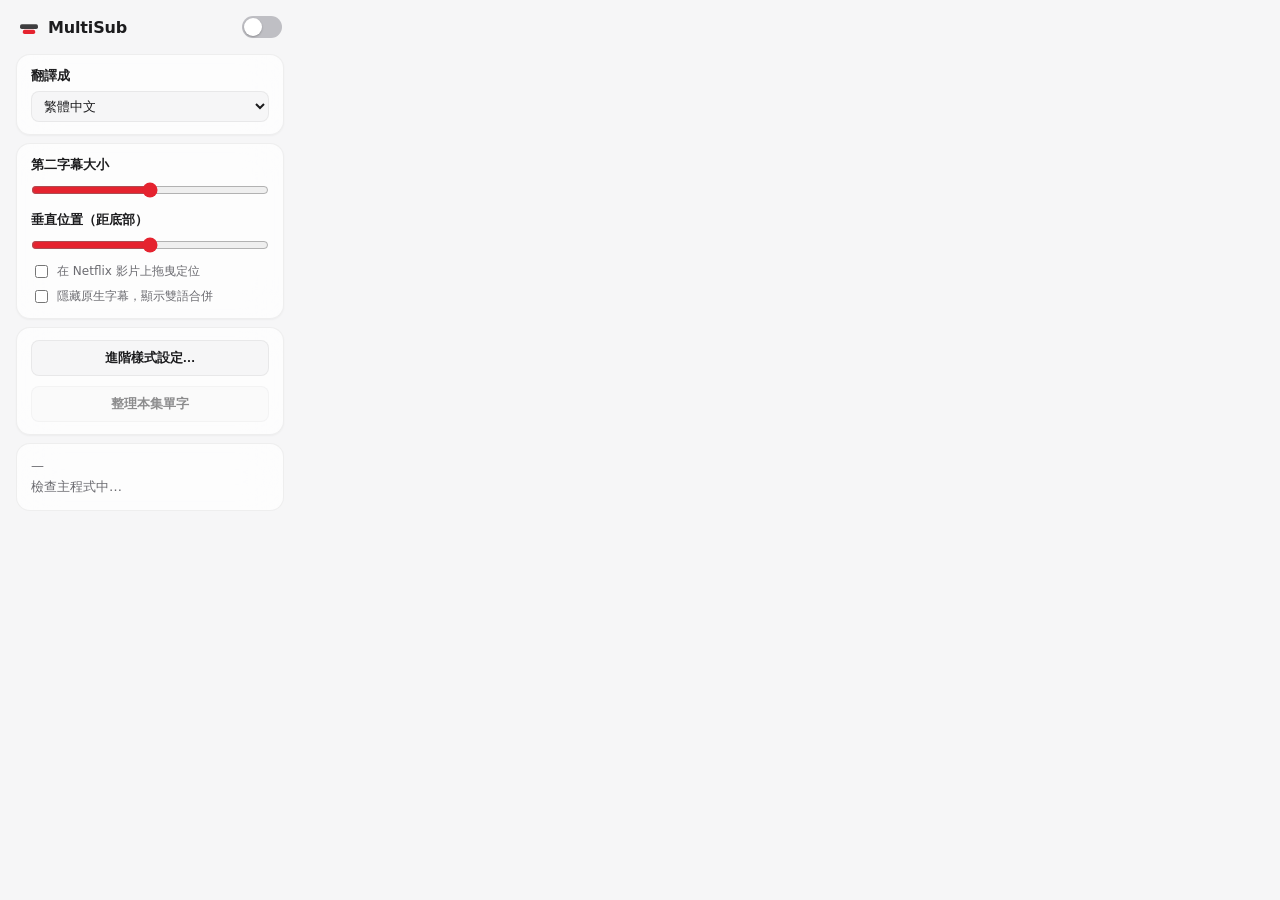
==== extension/popup.html @ 57b4c8a5 "Initial public release of MultiSub Netflix bilingual-subtitle Safari extension with fully-local Gemm" ====
<!DOCTYPE html>
<html lang="zh-Hant">
<head>
  <meta charset="utf-8">
  <meta name="color-scheme" content="light dark">
  <link rel="stylesheet" href="popup.css">
</head>
<body>
  <header>
    <div class="brand">
      <svg class="logo" viewBox="0 0 64 64" aria-hidden="true">
        <rect x="6" y="24" width="52" height="14" rx="5" fill="currentColor" class="logo-bar-a"/>
        <rect x="14" y="40" width="36" height="12" rx="5" fill="currentColor" class="logo-bar-b"/>
      </svg>
      <h1>MultiSub</h1>
    </div>
    <label class="switch">
      <input type="checkbox" id="enabled">
      <span class="slider"></span>
    </label>
  </header>

  <section class="card">
    <label for="targetLang">翻譯成</label>
    <select id="targetLang">
      <option value="zh-TW">繁體中文</option>
      <option value="zh-CN">简体中文</option>
      <option value="en">English</option>
      <option value="ja">日本語</option>
      <option value="ko">한국어</option>
      <option value="es">Español</option>
      <option value="fr">Français</option>
      <option value="de">Deutsch</option>
      <option value="pt">Português</option>
      <option value="vi">Tiếng Việt</option>
      <option value="th">ไทย</option>
      <option value="id">Bahasa Indonesia</option>
    </select>
    <div id="trackSection" class="control-group" hidden>
      <label for="sourceTrack">來源字幕軌</label>
      <select id="sourceTrack"></select>
    </div>
  </section>

  <section class="card">
    <label for="fontScale">第二字幕大小 <span id="fontScaleValue"></span></label>
    <input type="range" id="fontScale" min="0.5" max="2" step="0.05">
    <div class="control-group">
      <label for="bottomOffset">垂直位置（距底部）<span id="bottomOffsetValue"></span></label>
      <input type="range" id="bottomOffset" min="0" max="40" step="1">
    </div>
    <label class="drag-toggle"><input type="checkbox" id="dragMode"> 在 Netflix 影片上拖曳定位</label>
    <label class="drag-toggle"><input type="checkbox" id="mergedMode"> 隱藏原生字幕，顯示雙語合併</label>
  </section>

  <section class="card">
    <button type="button" id="openStyles" class="secondary-button">進階樣式設定…</button>
    <div id="openStylesHint"></div>
    <button type="button" id="organizeVocab" class="secondary-button control-group" disabled>整理本集單字</button>
    <div id="organizeVocabHint"></div>
  </section>

  <section class="status">
    <div id="episodeStatus">—</div>
    <div id="nativeStatus">檢查主程式中…</div>
  </section>

  <script src="popup.js"></script>
</body>
</html>
---- extension/popup.css ----
:root {
  color-scheme: light dark;
  --accent: #e5232f;
  --accent-dark: #b91c26;
  --bg: #f6f6f7;
  --card-bg: rgba(255, 255, 255, 0.72);
  --text: #1c1c1e;
  --text-dim: #6b6b70;
  --border: rgba(0, 0, 0, 0.06);
}

* { box-sizing: border-box; }

body {
  width: 300px;
  margin: 0;
  padding: 16px;
  font-family: -apple-system, "PingFang TC", system-ui, sans-serif;
  font-size: 13px;
  color: var(--text);
  background: var(--bg);
}

@media (prefers-color-scheme: dark) {
  :root {
    --bg: #1c1c1e;
    --card-bg: rgba(58, 58, 61, 0.6);
    --text: #f2f2f2;
    --text-dim: #a0a0a5;
    --border: rgba(255, 255, 255, 0.08);
  }
  select, input[type="range"] { color-scheme: dark; }
}

header {
  display: flex;
  align-items: center;
  justify-content: space-between;
  margin-bottom: 16px;
  padding: 0 2px;
}

.brand {
  display: flex;
  align-items: center;
  gap: 8px;
}

.logo {
  width: 22px;
  height: 22px;
  flex-shrink: 0;
}
.logo-bar-a { color: var(--text); opacity: 0.85; }
.logo-bar-b { color: var(--accent); }

h1 {
  font-size: 16px;
  font-weight: 700;
  margin: 0;
  letter-spacing: -0.01em;
}

.card {
  background: var(--card-bg);
  backdrop-filter: blur(20px);
  -webkit-backdrop-filter: blur(20px);
  border: 1px solid var(--border);
  border-radius: 14px;
  padding: 12px 14px;
  margin-bottom: 8px;
  box-shadow: 0 1px 2px rgba(0, 0, 0, 0.04);
}

/* Spacing between grouped controls stacked inside one card (2026-07-05
   popup consolidation — several cards now hold multiple label+input pairs
   instead of one each, to fit the popup without scrolling). */
.control-group {
  margin-top: 10px;
}

label {
  display: block;
  margin-bottom: 6px;
  font-weight: 600;
  color: var(--text);
}

label span {
  font-weight: 400;
  color: var(--text-dim);
}

select {
  width: 100%;
  box-sizing: border-box;
  padding: 6px 8px;
  border-radius: 8px;
  border: 1px solid var(--border);
  background: var(--bg);
  color: var(--text);
  font-size: 13px;
}

input[type="range"] {
  width: 100%;
  box-sizing: border-box;
  accent-color: var(--accent);
  margin: 2px 0;
}

.drag-toggle {
  display: flex;
  align-items: center;
  gap: 6px;
  margin: 6px 0 0;
  font-weight: 400;
  font-size: 12px;
  color: var(--text-dim);
}
.drag-toggle input {
  accent-color: var(--accent);
}

.secondary-button {
  width: 100%;
  box-sizing: border-box;
  padding: 8px 10px;
  border-radius: 8px;
  border: 1px solid var(--border);
  background: var(--bg);
  color: var(--text);
  font-size: 13px;
  font-weight: 600;
  cursor: pointer;
}
.secondary-button:hover { background: var(--border); }
.secondary-button:active { opacity: 0.8; }
.secondary-button:disabled {
  opacity: 0.5;
  cursor: default;
  background: var(--bg);
}

#openStylesHint, #organizeVocabHint {
  margin-top: 6px;
  font-size: 11px;
  color: var(--text-dim);
}
/* Both hints are empty <div>s most of the time (popup.js only fills them in
   on error) — without this, an empty hint's margin-top still counts, so the
   gap above the *next* button ends up bigger than the gap below the button
   before it. :empty collapses that phantom space so the rhythm around
   #openStyles/#organizeVocab stays even whether or not a hint is showing. */
#openStylesHint:empty, #organizeVocabHint:empty {
  margin-top: 0;
}
#openStylesHint.err, #organizeVocabHint.err { color: #d1382f; }

.status {
  background: var(--card-bg);
  backdrop-filter: blur(20px);
  -webkit-backdrop-filter: blur(20px);
  border: 1px solid var(--border);
  border-radius: 14px;
  padding: 12px 14px;
  line-height: 1.6;
  color: var(--text-dim);
  margin-bottom: 0;
}

#nativeStatus.ok { color: #1a9247; font-weight: 500; }
#nativeStatus.err { color: #d1382f; font-weight: 500; }

/* Toggle switch */
.switch {
  position: relative;
  display: inline-block;
  width: 40px;
  height: 22px;
  margin: 0;
  flex-shrink: 0;
}
.switch input { opacity: 0; width: 0; height: 0; }
.switch .slider {
  position: absolute;
  inset: 0;
  cursor: pointer;
  background: #bfbfc4;
  border-radius: 22px;
  transition: background 0.15s ease;
}
.switch .slider::before {
  content: "";
  position: absolute;
  height: 18px;
  width: 18px;
  left: 2px;
  top: 2px;
  background: #fff;
  border-radius: 50%;
  box-shadow: 0 1px 2px rgba(0, 0, 0, 0.25);
  transition: transform 0.15s ease;
}
.switch input:checked + .slider { background: var(--accent); }
.switch input:checked + .slider::before { transform: translateX(18px); }
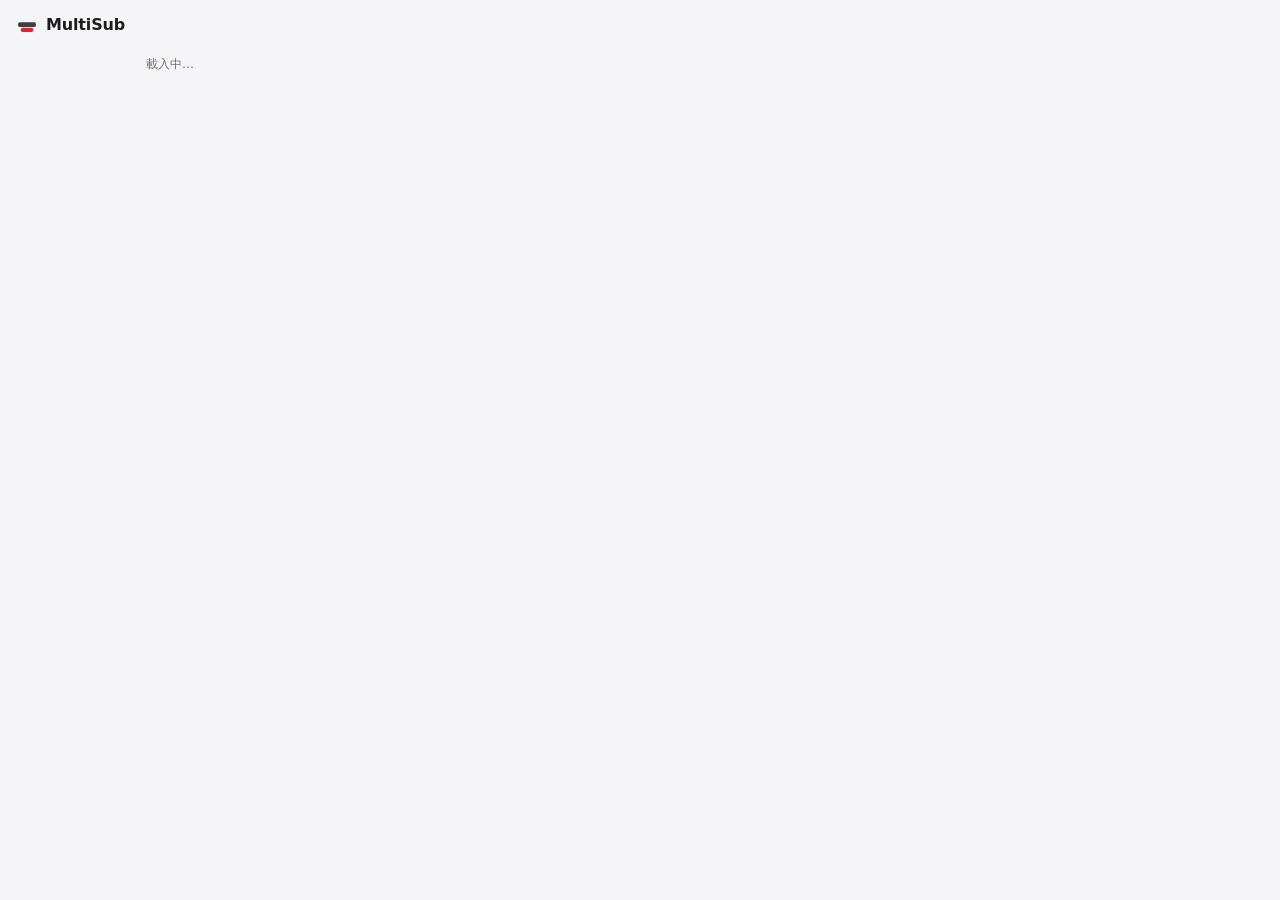
==== commit 6acef07a: "feat(extension): three subtitle modes, word notes and more reliable loading Modes (chosen once in th" ====
--- a/extension/popup.html
+++ b/extension/popup.html
@@ -1,12 +1,13 @@
 <!DOCTYPE html>
-<html lang="zh-Hant">
+<html lang="zh-Hant-TW">
 <head>
   <meta charset="utf-8">
   <meta name="color-scheme" content="light dark">
+  <title>MultiSub</title>
   <link rel="stylesheet" href="popup.css">
 </head>
-<body>
-  <header>
+<body class="loading">
+  <header class="header">
     <div class="brand">
       <svg class="logo" viewBox="0 0 64 64" aria-hidden="true">
         <rect x="6" y="24" width="52" height="14" rx="5" fill="currentColor" class="logo-bar-a"/>
@@ -15,56 +16,133 @@
       <h1>MultiSub</h1>
     </div>
     <label class="switch">
-      <input type="checkbox" id="enabled">
-      <span class="slider"></span>
+      <input type="checkbox" id="enabled" role="switch" aria-label="啟用 MultiSub">
+      <span class="slider" aria-hidden="true"></span>
     </label>
   </header>
+  <p id="loadingNote" class="loading-note" role="status">載入中…</p>
 
-  <section class="card">
-    <label for="targetLang">翻譯成</label>
-    <select id="targetLang">
-      <option value="zh-TW">繁體中文</option>
-      <option value="zh-CN">简体中文</option>
-      <option value="en">English</option>
-      <option value="ja">日本語</option>
-      <option value="ko">한국어</option>
-      <option value="es">Español</option>
-      <option value="fr">Français</option>
-      <option value="de">Deutsch</option>
-      <option value="pt">Português</option>
-      <option value="vi">Tiếng Việt</option>
-      <option value="th">ไทย</option>
-      <option value="id">Bahasa Indonesia</option>
-    </select>
-    <div id="trackSection" class="control-group" hidden>
-      <label for="sourceTrack">來源字幕軌</label>
-      <select id="sourceTrack"></select>
+  <div id="banner" class="banner" role="status" hidden>
+    <p id="bannerText" class="banner-text"></p>
+    <button type="button" id="bannerAction" class="banner-button" hidden></button>
+  </div>
+
+  <!-- First run: pick a mode -->
+  <section id="chooser" class="chooser" hidden aria-labelledby="chooserTitle">
+    <h2 id="chooserTitle" class="chooser-title">選擇字幕模式</h2>
+    <div id="modeCards" class="mode-cards" role="radiogroup" aria-labelledby="chooserTitle"></div>
+    <div class="field-row">
+      <label for="chooserTargetLang">第二語言</label>
+      <select id="chooserTargetLang"></select>
+    </div>
+    <div class="field-row" id="chooserLevelField" hidden>
+      <label for="chooserLevel">程度</label>
+      <select id="chooserLevel"></select>
+    </div>
+    <button type="button" id="startButton" class="primary-button">開始使用</button>
+  </section>
+
+  <!-- Everyday view -->
+  <section id="main" class="card" hidden>
+    <div id="modeSwitch" class="segmented" role="radiogroup" aria-label="字幕模式"></div>
+    <p id="modeDesc" class="mode-desc"></p>
+    <div class="field-row">
+      <label for="targetLang">第二語言</label>
+      <select id="targetLang"></select>
+    </div>
+    <div class="field-row" id="levelField" hidden>
+      <label for="annotateLevel">程度</label>
+      <select id="annotateLevel"></select>
+    </div>
+    <div class="status-line" role="status" aria-live="polite">
+      <span id="statusText" class="status-text">—</span>
+      <button type="button" id="statusAction" class="link-button" hidden></button>
     </div>
   </section>
 
-  <section class="card">
-    <label for="fontScale">第二字幕大小 <span id="fontScaleValue"></span></label>
-    <input type="range" id="fontScale" min="0.5" max="2" step="0.05">
-    <div class="control-group">
-      <label for="bottomOffset">垂直位置（距底部）<span id="bottomOffsetValue"></span></label>
-      <input type="range" id="bottomOffset" min="0" max="40" step="1">
+  <!-- AI engine (translate / annotate only) -->
+  <section id="engineCard" class="card" hidden aria-labelledby="engineTitle">
+    <h2 id="engineTitle" class="card-title">AI 引擎</h2>
+    <div id="engineSummary" class="engine-summary" hidden>
+      <span id="engineSummaryText" class="engine-summary-text"></span>
+      <button type="button" id="engineChange" class="link-button">變更</button>
     </div>
-    <label class="drag-toggle"><input type="checkbox" id="dragMode"> 在 Netflix 影片上拖曳定位</label>
-    <label class="drag-toggle"><input type="checkbox" id="mergedMode"> 隱藏原生字幕，顯示雙語合併</label>
+    <p id="engineNotice" class="engine-notice" role="status" aria-live="polite" hidden></p>
+    <form id="engineForm" class="engine-form" hidden novalidate>
+      <div class="field">
+        <label for="provider">AI 服務</label>
+        <select id="provider"></select>
+      </div>
+      <div class="field" id="apiKeyField">
+        <div class="label-row">
+          <label for="apiKey">API Key</label>
+          <button type="button" id="keyLink" class="link-button small">取得 API Key</button>
+        </div>
+        <input type="password" id="apiKey" autocomplete="off" spellcheck="false" autocapitalize="off">
+      </div>
+      <div class="field" id="baseURLField" hidden>
+        <label for="baseURL">API 網址</label>
+        <input type="url" id="baseURL" placeholder="http://localhost:1234/v1" spellcheck="false" autocapitalize="off">
+      </div>
+      <div class="field">
+        <div class="label-row">
+          <label for="model">模型</label>
+          <button type="button" id="loadModels" class="link-button small">載入完整清單</button>
+        </div>
+        <select id="model"></select>
+        <input type="text" id="modelCustom" class="model-custom" placeholder="輸入模型 ID" spellcheck="false" autocapitalize="off" aria-label="模型 ID" hidden>
+      </div>
+      <p id="engineDisclosure" class="hint"></p>
+      <button type="submit" id="saveEngine" class="primary-button">儲存並測試</button>
+      <!-- Shown after a successful test, before anything is saved. -->
+      <div id="consentStep" class="consent-step" role="group" aria-labelledby="consentTitle" aria-describedby="consentText" hidden>
+        <p id="consentTitle" class="consent-title"></p>
+        <p id="consentText" class="consent-text"></p>
+        <div class="consent-actions">
+          <button type="button" id="consentCancel" class="secondary-button">取消</button>
+          <button type="button" id="consentAccept" class="primary-button">同意並使用</button>
+        </div>
+      </div>
+      <p id="engineResult" class="engine-result" role="status" aria-live="polite"></p>
+      <div class="engine-links">
+        <button type="button" id="useLocal" class="link-button small">改用本機模型</button>
+        <button type="button" id="engineCancel" class="link-button small" hidden>取消</button>
+      </div>
+    </form>
   </section>
 
-  <section class="card">
-    <button type="button" id="openStyles" class="secondary-button">進階樣式設定…</button>
-    <div id="openStylesHint"></div>
-    <button type="button" id="organizeVocab" class="secondary-button control-group" disabled>整理本集單字</button>
-    <div id="organizeVocabHint"></div>
+  <details id="displaySettings" class="card details">
+    <summary>顯示設定</summary>
+    <div class="details-body">
+      <div class="field">
+        <label for="fontScale">字幕大小 <span id="fontScaleValue" class="value"></span></label>
+        <input type="range" id="fontScale" min="0.5" max="2" step="0.05">
+      </div>
+      <div class="field">
+        <label for="bottomOffset">垂直位置（距底部）<span id="bottomOffsetValue" class="value"></span></label>
+        <input type="range" id="bottomOffset" min="0" max="40" step="1">
+      </div>
+      <label class="check-row"><input type="checkbox" id="mergedMode"> 雙語合併顯示</label>
+      <label class="check-row"><input type="checkbox" id="dragMode"> 在影片上拖曳字幕定位</label>
+      <div class="field" id="trackField" hidden>
+        <label for="sourceTrack">原文字幕</label>
+        <select id="sourceTrack"></select>
+      </div>
+      <button type="button" id="openStyles" class="secondary-button">進階樣式設定…</button>
+      <p id="openStylesHint" class="hint"></p>
+    </div>
+  </details>
+
+  <section id="vocabSection" class="vocab">
+    <button type="button" id="organizeVocab" class="secondary-button" disabled>整理本集單字</button>
+    <p id="organizeVocabHint" class="hint"></p>
   </section>
 
-  <section class="status">
-    <div id="episodeStatus">—</div>
-    <div id="nativeStatus">檢查主程式中…</div>
-  </section>
+  <footer class="footer">
+    <button type="button" id="openNetflix" class="link-button small" hidden>開啟 Netflix</button>
+  </footer>
 
+  <script src="shared.js"></script>
   <script src="popup.js"></script>
 </body>
 </html>
--- a/extension/popup.css
+++ b/extension/popup.css
@@ -1,42 +1,109 @@
 :root {
   color-scheme: light dark;
   --accent: #e5232f;
-  --accent-dark: #b91c26;
-  --bg: #f6f6f7;
-  --card-bg: rgba(255, 255, 255, 0.72);
-  --text: #1c1c1e;
-  --text-dim: #6b6b70;
-  --border: rgba(0, 0, 0, 0.06);
+  --accent-hover: #cc1d28;
+  --accent-text: #d01f2a;
+  --accent-soft: rgba(229, 35, 47, 0.08);
+  --bg: #f5f5f7;
+  --card: #ffffff;
+  --text: #1d1d1f;
+  --text-dim: #6e6e73;
+  --border: rgba(0, 0, 0, 0.08);
+  --field: #ffffff;
+  --field-border: rgba(0, 0, 0, 0.15);
+  --seg-bg: rgba(0, 0, 0, 0.06);
+  --seg-active: #ffffff;
+  --seg-shadow: 0 1px 2px rgba(0, 0, 0, 0.12), 0 0 0 0.5px rgba(0, 0, 0, 0.04);
+  --ok: #157a3a;
+  --err: #c62f26;
+  --warn-bg: #fff4e0;
+  --warn-border: rgba(196, 120, 0, 0.25);
+  --warn-text: #7a4300;
+  --focus: rgba(229, 35, 47, 0.45);
+}
+
+@media (prefers-color-scheme: dark) {
+  :root {
+    --accent: #e5232f;
+    --accent-hover: #cc1d28;
+    --accent-text: #ff6b6b;
+    --accent-soft: rgba(255, 90, 90, 0.12);
+    --bg: #1c1c1e;
+    --card: #2c2c2e;
+    --text: #f5f5f7;
+    --text-dim: #aeaeb2;
+    --border: rgba(255, 255, 255, 0.08);
+    --field: #3a3a3c;
+    --field-border: rgba(255, 255, 255, 0.12);
+    --seg-bg: rgba(255, 255, 255, 0.08);
+    --seg-active: #636366;
+    --seg-shadow: 0 1px 2px rgba(0, 0, 0, 0.4);
+    --ok: #34c759;
+    --err: #ff6961;
+    --warn-bg: rgba(255, 159, 10, 0.14);
+    --warn-border: rgba(255, 159, 10, 0.3);
+    --warn-text: #ffc36b;
+    --focus: rgba(255, 107, 107, 0.55);
+  }
 }
 
 * { box-sizing: border-box; }
 
+[hidden] { display: none !important; }
+
 body {
-  width: 300px;
-  margin: 0;
-  padding: 16px;
-  font-family: -apple-system, "PingFang TC", system-ui, sans-serif;
+  width: 340px;
+  margin: 0;
+  padding: 14px;
+  font-family: -apple-system, BlinkMacSystemFont, "PingFang TC", system-ui, sans-serif;
   font-size: 13px;
+  line-height: 1.4;
   color: var(--text);
   background: var(--bg);
-}
-
-@media (prefers-color-scheme: dark) {
-  :root {
-    --bg: #1c1c1e;
-    --card-bg: rgba(58, 58, 61, 0.6);
-    --text: #f2f2f2;
-    --text-dim: #a0a0a5;
-    --border: rgba(255, 255, 255, 0.08);
-  }
-  select, input[type="range"] { color-scheme: dark; }
-}
-
-header {
+  -webkit-font-smoothing: antialiased;
+}
+
+/* Until the first native ping answers (or ~0.7 s pass), everything but the
+   logo stays invisible, so the popup doesn't flash the chooser and then swap
+   it for the main view when the app already has a mode saved (nor flash the
+   switch off before settings load). */
+body.loading > :not(.header),
+body.loading .switch { visibility: hidden; }
+
+/* Neutral placeholder while waiting; it fades in late so a quick ping
+   never flashes it. Absolutely placed (against the body, not the window,
+   which can be wider than the popup) so it doesn't change the layout the
+   hidden content already takes up. */
+body { position: relative; }
+.loading-note { display: none; }
+body.loading > .loading-note {
+  display: block;
+  visibility: visible;
+  position: absolute;
+  top: 56px;
+  left: 0;
+  right: 0;
+  margin: 0;
+  text-align: center;
+  font-size: 12px;
+  color: var(--text-dim);
+  animation: loading-note-in 0.2s ease 0.4s both;
+}
+@keyframes loading-note-in { from { opacity: 0; } to { opacity: 1; } }
+
+button, select, input { font: inherit; color: inherit; }
+
+:focus-visible {
+  outline: 2px solid var(--focus);
+  outline-offset: 2px;
+}
+
+/* --- Header ---------------------------------------------------------- */
+.header {
   display: flex;
   align-items: center;
   justify-content: space-between;
-  margin-bottom: 16px;
+  margin-bottom: 12px;
   padding: 0 2px;
 }
 
@@ -46,133 +113,398 @@
   gap: 8px;
 }
 
-.logo {
-  width: 22px;
-  height: 22px;
-  flex-shrink: 0;
-}
+.logo { width: 22px; height: 22px; flex-shrink: 0; }
 .logo-bar-a { color: var(--text); opacity: 0.85; }
 .logo-bar-b { color: var(--accent); }
 
 h1 {
+  margin: 0;
   font-size: 16px;
   font-weight: 700;
-  margin: 0;
   letter-spacing: -0.01em;
 }
 
+/* --- Cards ----------------------------------------------------------- */
 .card {
-  background: var(--card-bg);
-  backdrop-filter: blur(20px);
-  -webkit-backdrop-filter: blur(20px);
+  margin-bottom: 8px;
+  padding: 12px;
   border: 1px solid var(--border);
-  border-radius: 14px;
-  padding: 12px 14px;
+  border-radius: 12px;
+  background: var(--card);
+  box-shadow: 0 1px 2px rgba(0, 0, 0, 0.04);
+}
+
+.card-title {
+  margin: 0 0 8px;
+  font-size: 11px;
+  font-weight: 600;
+  letter-spacing: 0.02em;
+  color: var(--text-dim);
+}
+
+/* --- Diagnostics banner ---------------------------------------------- */
+.banner {
+  display: flex;
+  align-items: center;
+  gap: 10px;
   margin-bottom: 8px;
-  box-shadow: 0 1px 2px rgba(0, 0, 0, 0.04);
-}
-
-/* Spacing between grouped controls stacked inside one card (2026-07-05
-   popup consolidation — several cards now hold multiple label+input pairs
-   instead of one each, to fit the popup without scrolling). */
-.control-group {
+  padding: 9px 10px 9px 12px;
+  border: 1px solid var(--warn-border);
+  border-radius: 10px;
+  background: var(--warn-bg);
+  color: var(--warn-text);
+}
+
+.banner-text {
+  flex: 1;
+  margin: 0;
+  font-size: 12px;
+  font-weight: 500;
+}
+
+.banner-button {
+  flex-shrink: 0;
+  padding: 5px 10px;
+  border: 0;
+  border-radius: 7px;
+  background: var(--accent);
+  color: #fff;
+  font-size: 12px;
+  font-weight: 600;
+  cursor: pointer;
+}
+.banner-button:hover { background: var(--accent-hover); }
+
+/* --- First-run chooser ------------------------------------------------ */
+.chooser { margin-bottom: 8px; }
+
+.chooser-title {
+  margin: 0 2px 8px;
+  font-size: 13px;
+  font-weight: 600;
+}
+
+.mode-cards {
+  display: flex;
+  flex-direction: column;
+  gap: 6px;
+  margin-bottom: 10px;
+}
+
+.mode-card {
+  display: grid;
+  grid-template-columns: 18px 1fr;
+  gap: 2px 10px;
+  width: 100%;
+  margin: 0;
+  padding: 10px 12px;
+  border: 1.5px solid var(--border);
+  border-radius: 11px;
+  background: var(--card);
+  text-align: left;
+  cursor: pointer;
+  transition: border-color 0.12s ease, background 0.12s ease;
+}
+.mode-card:hover { border-color: var(--field-border); }
+.mode-card[aria-checked="true"] {
+  border-color: var(--accent);
+  background: var(--accent-soft);
+}
+
+.mode-card .dot {
+  grid-row: 1 / span 2;
+  align-self: start;
+  width: 16px;
+  height: 16px;
+  margin-top: 1px;
+  border: 1.5px solid var(--field-border);
+  border-radius: 50%;
+}
+.mode-card[aria-checked="true"] .dot {
+  border: 5px solid var(--accent);
+}
+
+.mode-card .label { font-weight: 600; }
+.mode-card .desc {
+  grid-column: 2;
+  font-size: 12px;
+  color: var(--text-dim);
+}
+
+.chooser .field-row { padding: 0 2px; }
+.chooser .primary-button { margin-top: 4px; }
+
+/* --- Main view -------------------------------------------------------- */
+.segmented {
+  display: grid;
+  grid-template-columns: repeat(3, 1fr);
+  gap: 2px;
+  padding: 2px;
+  border-radius: 9px;
+  background: var(--seg-bg);
+}
+
+.segmented button {
+  min-width: 0;
+  padding: 6px 4px;
+  border: 0;
+  border-radius: 7px;
+  background: transparent;
+  font-size: 12px;
+  font-weight: 500;
+  white-space: nowrap;
+  overflow: hidden;
+  text-overflow: ellipsis;
+  cursor: pointer;
+}
+.segmented button[aria-checked="true"] {
+  background: var(--seg-active);
+  box-shadow: var(--seg-shadow);
+  font-weight: 600;
+}
+
+/* Fixed to two lines so switching modes never shifts the controls below. */
+.mode-desc {
+  min-height: 2.8em;
+  margin: 7px 2px 6px;
+  font-size: 12px;
+  color: var(--text-dim);
+}
+
+.field-row {
+  display: flex;
+  align-items: center;
+  justify-content: space-between;
+  gap: 10px;
+  margin-top: 8px;
+}
+.field-row label {
+  flex-shrink: 0;
+  font-weight: 500;
+}
+.field-row select { width: 60%; }
+
+.status-line {
+  display: flex;
+  align-items: baseline;
+  flex-wrap: wrap;
+  gap: 2px 8px;
+  min-height: 2.8em;
   margin-top: 10px;
-}
-
-label {
+  padding-top: 9px;
+  border-top: 1px solid var(--border);
+  color: var(--text-dim);
+  font-size: 12px;
+}
+.status-text.ok { color: var(--ok); }
+.status-text.err { color: var(--err); }
+
+/* --- Form controls ---------------------------------------------------- */
+.field { margin-top: 10px; }
+.field:first-child { margin-top: 0; }
+.field > label, .label-row label {
   display: block;
-  margin-bottom: 6px;
-  font-weight: 600;
-  color: var(--text);
-}
-
-label span {
-  font-weight: 400;
-  color: var(--text-dim);
-}
-
-select {
+  margin-bottom: 4px;
+  font-weight: 500;
+}
+.label-row {
+  display: flex;
+  align-items: baseline;
+  justify-content: space-between;
+  gap: 8px;
+}
+.value { font-weight: 400; color: var(--text-dim); }
+
+select, input[type="text"], input[type="password"], input[type="url"] {
   width: 100%;
-  box-sizing: border-box;
-  padding: 6px 8px;
-  border-radius: 8px;
-  border: 1px solid var(--border);
-  background: var(--bg);
-  color: var(--text);
+  min-height: 28px;
+  padding: 4px 8px;
+  border: 1px solid var(--field-border);
+  border-radius: 7px;
+  background: var(--field);
   font-size: 13px;
 }
+input::placeholder { color: var(--text-dim); opacity: 1; }
+.model-custom { margin-top: 6px; }
 
 input[type="range"] {
   width: 100%;
-  box-sizing: border-box;
+  margin: 2px 0;
   accent-color: var(--accent);
-  margin: 2px 0;
-}
-
-.drag-toggle {
+}
+
+.check-row {
   display: flex;
   align-items: center;
-  gap: 6px;
+  gap: 7px;
+  margin-top: 10px;
+  font-size: 12px;
+}
+.check-row input { margin: 0; accent-color: var(--accent); }
+.check-row.disabled { color: var(--text-dim); }
+
+/* --- Buttons ---------------------------------------------------------- */
+.primary-button {
+  display: block;
+  width: 100%;
+  margin-top: 12px;
+  padding: 8px 12px;
+  border: 0;
+  border-radius: 8px;
+  background: var(--accent);
+  color: #fff;
+  font-weight: 600;
+  cursor: pointer;
+}
+.primary-button:hover { background: var(--accent-hover); }
+.primary-button:disabled { opacity: 0.55; cursor: default; }
+
+.secondary-button {
+  display: block;
+  width: 100%;
+  padding: 7px 10px;
+  border: 1px solid var(--field-border);
+  border-radius: 8px;
+  background: var(--card);
+  font-weight: 500;
+  cursor: pointer;
+}
+.secondary-button:hover:not(:disabled) { background: var(--seg-bg); }
+.secondary-button:disabled { opacity: 0.5; cursor: default; }
+
+.link-button {
+  padding: 0;
+  border: 0;
+  background: none;
+  color: var(--accent-text);
+  font-weight: 500;
+  cursor: pointer;
+}
+.link-button:hover { text-decoration: underline; }
+.link-button:disabled { color: var(--text-dim); cursor: default; text-decoration: none; }
+.link-button.small { font-size: 12px; }
+
+/* --- Engine card ------------------------------------------------------ */
+.engine-summary {
+  display: flex;
+  align-items: baseline;
+  justify-content: space-between;
+  gap: 10px;
+}
+.engine-summary-text {
+  min-width: 0;
+  overflow: hidden;
+  text-overflow: ellipsis;
+  white-space: nowrap;
+}
+/* A long model id must truncate the summary, not squeeze 「變更」 onto two lines. */
+.engine-summary .link-button {
+  flex-shrink: 0;
+  white-space: nowrap;
+}
+
+.engine-notice {
   margin: 6px 0 0;
-  font-weight: 400;
-  font-size: 12px;
-  color: var(--text-dim);
-}
-.drag-toggle input {
-  accent-color: var(--accent);
-}
-
-.secondary-button {
-  width: 100%;
-  box-sizing: border-box;
-  padding: 8px 10px;
-  border-radius: 8px;
+  font-size: 12px;
+  color: var(--ok);
+}
+.engine-notice.err { color: var(--err); }
+.engine-notice.dim { color: var(--text-dim); }
+
+.engine-form .primary-button { margin-top: 12px; }
+
+.engine-result {
+  min-height: 1.4em;
+  margin: 6px 0 0;
+  font-size: 12px;
+  color: var(--text-dim);
+}
+.engine-result.ok { color: var(--ok); }
+.engine-result.err { color: var(--err); }
+
+/* --- Consent step (after a successful test, before saving) ------------- */
+.consent-step {
+  margin-top: 12px;
+  padding: 10px 11px;
   border: 1px solid var(--border);
-  background: var(--bg);
-  color: var(--text);
-  font-size: 13px;
+  border-radius: 9px;
+  background: var(--seg-bg);
+}
+.consent-title {
+  margin: 0;
+  font-size: 12px;
   font-weight: 600;
-  cursor: pointer;
-}
-.secondary-button:hover { background: var(--border); }
-.secondary-button:active { opacity: 0.8; }
-.secondary-button:disabled {
-  opacity: 0.5;
-  cursor: default;
-  background: var(--bg);
-}
-
-#openStylesHint, #organizeVocabHint {
-  margin-top: 6px;
+  color: var(--ok);
+}
+.consent-text {
+  margin: 4px 0 0;
+  font-size: 12px;
+}
+.consent-actions {
+  display: flex;
+  gap: 8px;
+  margin-top: 10px;
+}
+.consent-actions .secondary-button,
+.consent-actions .primary-button {
+  flex: 1;
+  margin-top: 0;
+}
+
+.engine-links {
+  display: flex;
+  justify-content: space-between;
+  gap: 8px;
+  margin-top: 4px;
+}
+
+/* --- Display settings ------------------------------------------------- */
+.details { padding: 0; }
+.details summary {
+  display: flex;
+  align-items: center;
+  justify-content: space-between;
+  padding: 10px 12px;
+  font-weight: 500;
+  cursor: pointer;
+  list-style: none;
+  border-radius: 12px;
+}
+.details summary::-webkit-details-marker { display: none; }
+.details summary::after {
+  content: "";
+  width: 6px;
+  height: 6px;
+  border-right: 1.5px solid var(--text-dim);
+  border-bottom: 1.5px solid var(--text-dim);
+  transform: rotate(-45deg);
+  transition: transform 0.15s ease;
+}
+.details[open] summary::after { transform: rotate(45deg); }
+.details-body { padding: 0 12px 12px; }
+.details-body .secondary-button { margin-top: 12px; }
+
+/* --- Hints, vocab, footer --------------------------------------------- */
+.hint {
+  margin: 6px 0 0;
   font-size: 11px;
   color: var(--text-dim);
 }
-/* Both hints are empty <div>s most of the time (popup.js only fills them in
-   on error) — without this, an empty hint's margin-top still counts, so the
-   gap above the *next* button ends up bigger than the gap below the button
-   before it. :empty collapses that phantom space so the rhythm around
-   #openStyles/#organizeVocab stays even whether or not a hint is showing. */
-#openStylesHint:empty, #organizeVocabHint:empty {
-  margin-top: 0;
-}
-#openStylesHint.err, #organizeVocabHint.err { color: #d1382f; }
-
-.status {
-  background: var(--card-bg);
-  backdrop-filter: blur(20px);
-  -webkit-backdrop-filter: blur(20px);
-  border: 1px solid var(--border);
-  border-radius: 14px;
-  padding: 12px 14px;
-  line-height: 1.6;
-  color: var(--text-dim);
-  margin-bottom: 0;
-}
-
-#nativeStatus.ok { color: #1a9247; font-weight: 500; }
-#nativeStatus.err { color: #d1382f; font-weight: 500; }
-
-/* Toggle switch */
+/* Hints are empty most of the time; without this their margin still adds a
+   gap under the button. */
+.hint:empty { margin: 0; }
+.hint.err { color: var(--err); }
+
+.vocab { margin-top: 8px; }
+
+.footer {
+  display: flex;
+  justify-content: center;
+  margin-top: 8px;
+}
+.footer:empty, .footer:not(:has(:not([hidden]))) { margin-top: 0; }
+
+/* --- Switch ----------------------------------------------------------- */
 .switch {
   position: relative;
   display: inline-block;
@@ -181,26 +513,44 @@
   margin: 0;
   flex-shrink: 0;
 }
-.switch input { opacity: 0; width: 0; height: 0; }
+.switch input {
+  position: absolute;
+  inset: 0;
+  width: 100%;
+  height: 100%;
+  margin: 0;
+  opacity: 0;
+  cursor: pointer;
+}
 .switch .slider {
   position: absolute;
   inset: 0;
-  cursor: pointer;
+  border-radius: 22px;
   background: #bfbfc4;
-  border-radius: 22px;
+  pointer-events: none;
   transition: background 0.15s ease;
 }
 .switch .slider::before {
   content: "";
   position: absolute;
+  top: 2px;
+  left: 2px;
+  width: 18px;
   height: 18px;
-  width: 18px;
-  left: 2px;
-  top: 2px;
+  border-radius: 50%;
   background: #fff;
-  border-radius: 50%;
   box-shadow: 0 1px 2px rgba(0, 0, 0, 0.25);
   transition: transform 0.15s ease;
 }
 .switch input:checked + .slider { background: var(--accent); }
 .switch input:checked + .slider::before { transform: translateX(18px); }
+.switch input:focus-visible + .slider { outline: 2px solid var(--focus); outline-offset: 2px; }
+
+@media (prefers-color-scheme: dark) {
+  .switch .slider { background: #48484a; }
+}
+
+@media (prefers-reduced-motion: reduce) {
+  .mode-card, .switch .slider, .switch .slider::before, .details summary::after { transition: none; }
+  body.loading > .loading-note { animation: none; }
+}
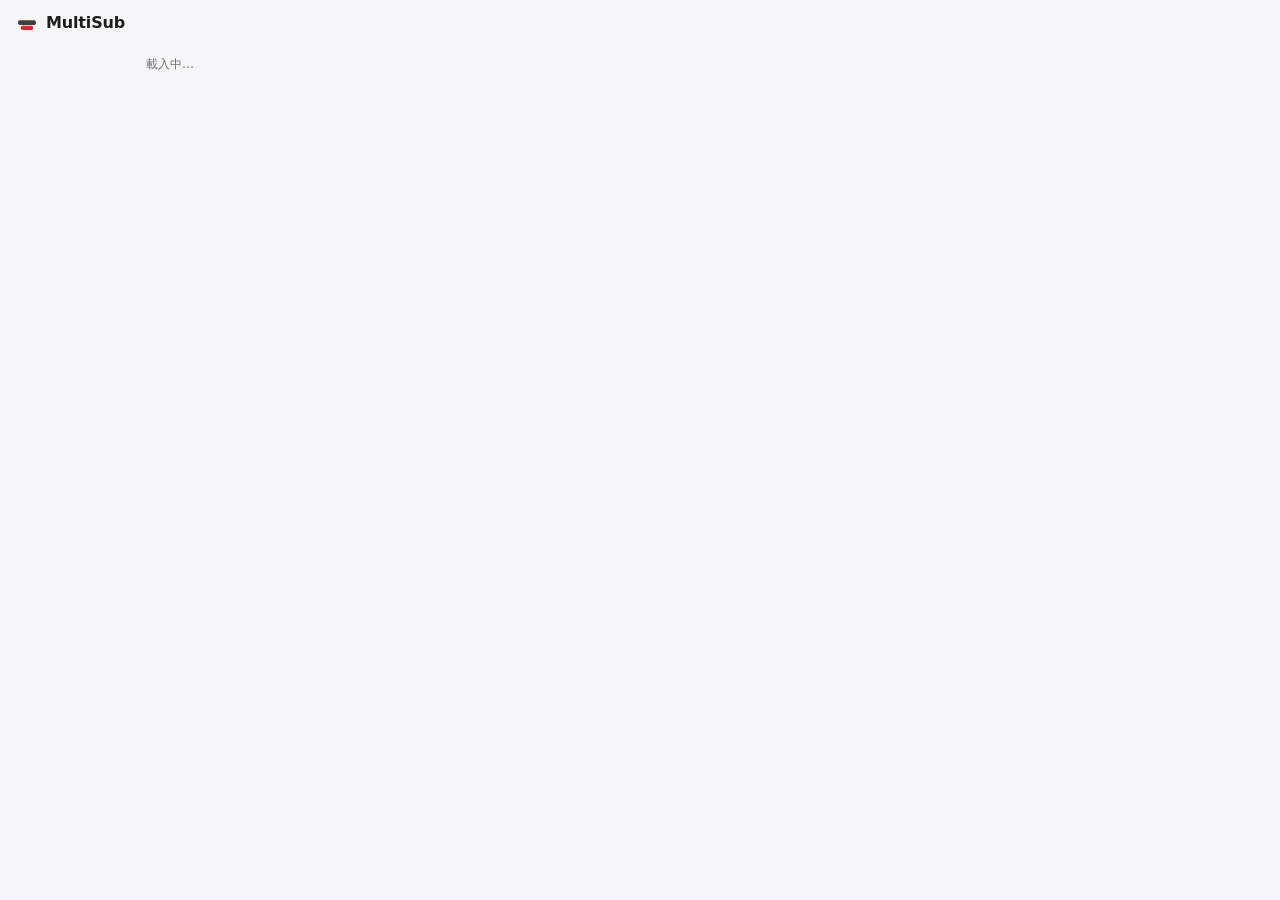
==== commit 7cf46b2c: "feat: engine setup lives in the app; shorter copy; resumable model downloads Popup: - The AI engine " ====
--- a/extension/popup.html
+++ b/extension/popup.html
@@ -27,23 +27,7 @@
     <button type="button" id="bannerAction" class="banner-button" hidden></button>
   </div>
 
-  <!-- First run: pick a mode -->
-  <section id="chooser" class="chooser" hidden aria-labelledby="chooserTitle">
-    <h2 id="chooserTitle" class="chooser-title">選擇字幕模式</h2>
-    <div id="modeCards" class="mode-cards" role="radiogroup" aria-labelledby="chooserTitle"></div>
-    <div class="field-row">
-      <label for="chooserTargetLang">第二語言</label>
-      <select id="chooserTargetLang"></select>
-    </div>
-    <div class="field-row" id="chooserLevelField" hidden>
-      <label for="chooserLevel">程度</label>
-      <select id="chooserLevel"></select>
-    </div>
-    <button type="button" id="startButton" class="primary-button">開始使用</button>
-  </section>
-
-  <!-- Everyday view -->
-  <section id="main" class="card" hidden>
+  <section id="main" class="card">
     <div id="modeSwitch" class="segmented" role="radiogroup" aria-label="字幕模式"></div>
     <p id="modeDesc" class="mode-desc"></p>
     <div class="field-row">
@@ -60,82 +44,63 @@
     </div>
   </section>
 
-  <!-- AI engine (translate / annotate only) -->
+  <!-- AI engine (translate / annotate only): what it is, or a way to the
+       app to set one up. The setup itself lives in the app. -->
   <section id="engineCard" class="card" hidden aria-labelledby="engineTitle">
     <h2 id="engineTitle" class="card-title">AI 引擎</h2>
     <div id="engineSummary" class="engine-summary" hidden>
       <span id="engineSummaryText" class="engine-summary-text"></span>
-      <button type="button" id="engineChange" class="link-button">變更</button>
+      <button type="button" id="engineChange" class="link-button" title="在 MultiSub App 變更 AI 引擎">到 App 變更</button>
+    </div>
+    <div id="engineSetup" class="engine-setup" hidden>
+      <p id="engineSetupText" class="engine-setup-text"></p>
+      <button type="button" id="engineOpenApp" class="primary-button">打開 MultiSub App 設定</button>
     </div>
     <p id="engineNotice" class="engine-notice" role="status" aria-live="polite" hidden></p>
-    <form id="engineForm" class="engine-form" hidden novalidate>
-      <div class="field">
-        <label for="provider">AI 服務</label>
-        <select id="provider"></select>
-      </div>
-      <div class="field" id="apiKeyField">
-        <div class="label-row">
-          <label for="apiKey">API Key</label>
-          <button type="button" id="keyLink" class="link-button small">取得 API Key</button>
-        </div>
-        <input type="password" id="apiKey" autocomplete="off" spellcheck="false" autocapitalize="off">
-      </div>
-      <div class="field" id="baseURLField" hidden>
-        <label for="baseURL">API 網址</label>
-        <input type="url" id="baseURL" placeholder="http://localhost:1234/v1" spellcheck="false" autocapitalize="off">
-      </div>
-      <div class="field">
-        <div class="label-row">
-          <label for="model">模型</label>
-          <button type="button" id="loadModels" class="link-button small">載入完整清單</button>
-        </div>
-        <select id="model"></select>
-        <input type="text" id="modelCustom" class="model-custom" placeholder="輸入模型 ID" spellcheck="false" autocapitalize="off" aria-label="模型 ID" hidden>
-      </div>
-      <p id="engineDisclosure" class="hint"></p>
-      <button type="submit" id="saveEngine" class="primary-button">儲存並測試</button>
-      <!-- Shown after a successful test, before anything is saved. -->
-      <div id="consentStep" class="consent-step" role="group" aria-labelledby="consentTitle" aria-describedby="consentText" hidden>
-        <p id="consentTitle" class="consent-title"></p>
-        <p id="consentText" class="consent-text"></p>
-        <div class="consent-actions">
-          <button type="button" id="consentCancel" class="secondary-button">取消</button>
-          <button type="button" id="consentAccept" class="primary-button">同意並使用</button>
-        </div>
-      </div>
-      <p id="engineResult" class="engine-result" role="status" aria-live="polite"></p>
-      <div class="engine-links">
-        <button type="button" id="useLocal" class="link-button small">改用本機模型</button>
-        <button type="button" id="engineCancel" class="link-button small" hidden>取消</button>
-      </div>
-    </form>
   </section>
 
   <details id="displaySettings" class="card details">
     <summary>顯示設定</summary>
+    <!-- One row per setting: open, this section still has to fit in Safari's
+         popover (about 600 px tall) together with everything above it. -->
     <div class="details-body">
-      <div class="field">
-        <label for="fontScale">字幕大小 <span id="fontScaleValue" class="value"></span></label>
+      <div class="slider-row">
+        <label for="fontScale">字幕大小</label>
         <input type="range" id="fontScale" min="0.5" max="2" step="0.05">
+        <span id="fontScaleValue" class="value" aria-hidden="true"></span>
       </div>
-      <div class="field">
-        <label for="bottomOffset">垂直位置（距底部）<span id="bottomOffsetValue" class="value"></span></label>
+      <div class="slider-row" title="字幕離影片底部的距離">
+        <label for="bottomOffset">垂直位置</label>
         <input type="range" id="bottomOffset" min="0" max="40" step="1">
+        <span id="bottomOffsetValue" class="value" aria-hidden="true"></span>
       </div>
-      <label class="check-row"><input type="checkbox" id="mergedMode"> 雙語合併顯示</label>
-      <label class="check-row"><input type="checkbox" id="dragMode"> 在影片上拖曳字幕定位</label>
-      <div class="field" id="trackField" hidden>
+      <div class="check-group">
+        <label class="check-row"><input type="checkbox" id="mergedMode"> 雙語合併顯示</label>
+        <label class="check-row"><input type="checkbox" id="dragMode"> 拖曳字幕調整位置</label>
+      </div>
+      <div class="field-row" id="trackField" hidden>
         <label for="sourceTrack">原文字幕</label>
         <select id="sourceTrack"></select>
       </div>
-      <button type="button" id="openStyles" class="secondary-button">進階樣式設定…</button>
+      <div class="details-links">
+        <button type="button" id="openStyles" class="link-button small">更多字幕樣式…</button>
+      </div>
       <p id="openStylesHint" class="hint"></p>
     </div>
   </details>
 
   <section id="vocabSection" class="vocab">
-    <button type="button" id="organizeVocab" class="secondary-button" disabled>整理本集單字</button>
+    <button type="button" id="organizeVocab" class="secondary-button" title="把這集的英文生字整理進 App 的生詞本" disabled>整理本集單字</button>
     <p id="organizeVocabHint" class="hint"></p>
+    <!-- Where the app's organizing stands for this episode (vocab-status). -->
+    <div id="vocabStatus" class="vocab-status" role="status" aria-live="polite" hidden>
+      <span id="vocabSpinner" class="spinner" aria-hidden="true" hidden></span>
+      <div class="vocab-status-body">
+        <p id="vocabStatusText" class="vocab-status-text"></p>
+        <p id="vocabStatusSub" class="vocab-status-sub"></p>
+        <button type="button" id="openVocab" class="link-button small" hidden>打開生詞本</button>
+      </div>
+    </div>
   </section>
 
   <footer class="footer">
--- a/extension/popup.css
+++ b/extension/popup.css
@@ -51,10 +51,35 @@
 
 [hidden] { display: none !important; }
 
+/* Safari sizes the popover to the page, up to about 600 px tall, and
+   scrolls the page past that. A classic scrollbar would then take ~15 px,
+   and Safari widens the popover by that much on the right only, which reads
+   as a lopsided margin. The page still scrolls (wheel, trackpad, keyboard);
+   it just has no bar. Opening the display settings scrolls them into view
+   (popup.js), so nothing ends up hidden below the edge. */
+html { scrollbar-width: none; }
+::-webkit-scrollbar { display: none; width: 0; height: 0; }
+
+/* With no scrollbar, a fade along the bottom edge says the page goes on
+   below; popup.js (updateMoreBelow) shows it until the bottom is reached. */
+body::after {
+  content: "";
+  position: fixed;
+  left: 0;
+  right: 0;
+  bottom: 0;
+  height: 32px;
+  background: linear-gradient(to bottom, transparent, var(--bg));
+  pointer-events: none;
+  opacity: 0;
+  transition: opacity 0.15s ease;
+}
+body.more-below::after { opacity: 1; }
+
 body {
   width: 340px;
   margin: 0;
-  padding: 14px;
+  padding: 12px 14px;
   font-family: -apple-system, BlinkMacSystemFont, "PingFang TC", system-ui, sans-serif;
   font-size: 13px;
   line-height: 1.4;
@@ -63,10 +88,10 @@
   -webkit-font-smoothing: antialiased;
 }
 
-/* Until the first native ping answers (or ~0.7 s pass), everything but the
-   logo stays invisible, so the popup doesn't flash the chooser and then swap
-   it for the main view when the app already has a mode saved (nor flash the
-   switch off before settings load). */
+/* Until the first native ping answers (or a few seconds pass), everything
+   but the logo stays invisible, so the popup doesn't flash the default mode
+   and then switch to the one the app has saved (nor flash the switch off
+   before settings load). */
 body.loading > :not(.header),
 body.loading .switch { visibility: hidden; }
 
@@ -103,7 +128,7 @@
   display: flex;
   align-items: center;
   justify-content: space-between;
-  margin-bottom: 12px;
+  margin-bottom: 10px;
   padding: 0 2px;
 }
 
@@ -135,7 +160,7 @@
 }
 
 .card-title {
-  margin: 0 0 8px;
+  margin: 0 0 6px;
   font-size: 11px;
   font-weight: 600;
   letter-spacing: 0.02em;
@@ -174,65 +199,6 @@
   cursor: pointer;
 }
 .banner-button:hover { background: var(--accent-hover); }
-
-/* --- First-run chooser ------------------------------------------------ */
-.chooser { margin-bottom: 8px; }
-
-.chooser-title {
-  margin: 0 2px 8px;
-  font-size: 13px;
-  font-weight: 600;
-}
-
-.mode-cards {
-  display: flex;
-  flex-direction: column;
-  gap: 6px;
-  margin-bottom: 10px;
-}
-
-.mode-card {
-  display: grid;
-  grid-template-columns: 18px 1fr;
-  gap: 2px 10px;
-  width: 100%;
-  margin: 0;
-  padding: 10px 12px;
-  border: 1.5px solid var(--border);
-  border-radius: 11px;
-  background: var(--card);
-  text-align: left;
-  cursor: pointer;
-  transition: border-color 0.12s ease, background 0.12s ease;
-}
-.mode-card:hover { border-color: var(--field-border); }
-.mode-card[aria-checked="true"] {
-  border-color: var(--accent);
-  background: var(--accent-soft);
-}
-
-.mode-card .dot {
-  grid-row: 1 / span 2;
-  align-self: start;
-  width: 16px;
-  height: 16px;
-  margin-top: 1px;
-  border: 1.5px solid var(--field-border);
-  border-radius: 50%;
-}
-.mode-card[aria-checked="true"] .dot {
-  border: 5px solid var(--accent);
-}
-
-.mode-card .label { font-weight: 600; }
-.mode-card .desc {
-  grid-column: 2;
-  font-size: 12px;
-  color: var(--text-dim);
-}
-
-.chooser .field-row { padding: 0 2px; }
-.chooser .primary-button { margin-top: 4px; }
 
 /* --- Main view -------------------------------------------------------- */
 .segmented {
@@ -263,10 +229,11 @@
   font-weight: 600;
 }
 
-/* Fixed to two lines so switching modes never shifts the controls below. */
+/* Every mode's line fits on one line; the min-height keeps switching modes
+   from shifting the controls below. */
 .mode-desc {
-  min-height: 2.8em;
-  margin: 7px 2px 6px;
+  min-height: 1.4em;
+  margin: 7px 2px 4px;
   font-size: 12px;
   color: var(--text-dim);
 }
@@ -300,22 +267,9 @@
 .status-text.err { color: var(--err); }
 
 /* --- Form controls ---------------------------------------------------- */
-.field { margin-top: 10px; }
-.field:first-child { margin-top: 0; }
-.field > label, .label-row label {
-  display: block;
-  margin-bottom: 4px;
-  font-weight: 500;
-}
-.label-row {
-  display: flex;
-  align-items: baseline;
-  justify-content: space-between;
-  gap: 8px;
-}
 .value { font-weight: 400; color: var(--text-dim); }
 
-select, input[type="text"], input[type="password"], input[type="url"] {
+select {
   width: 100%;
   min-height: 28px;
   padding: 4px 8px;
@@ -324,8 +278,6 @@
   background: var(--field);
   font-size: 13px;
 }
-input::placeholder { color: var(--text-dim); opacity: 1; }
-.model-custom { margin-top: 6px; }
 
 input[type="range"] {
   width: 100%;
@@ -397,7 +349,7 @@
   text-overflow: ellipsis;
   white-space: nowrap;
 }
-/* A long model id must truncate the summary, not squeeze 「變更」 onto two lines. */
+/* A long model id must truncate the summary, not squeeze 「到 App 變更」 onto two lines. */
 .engine-summary .link-button {
   flex-shrink: 0;
   white-space: nowrap;
@@ -411,52 +363,13 @@
 .engine-notice.err { color: var(--err); }
 .engine-notice.dim { color: var(--text-dim); }
 
-.engine-form .primary-button { margin-top: 12px; }
-
-.engine-result {
-  min-height: 1.4em;
-  margin: 6px 0 0;
-  font-size: 12px;
-  color: var(--text-dim);
-}
-.engine-result.ok { color: var(--ok); }
-.engine-result.err { color: var(--err); }
-
-/* --- Consent step (after a successful test, before saving) ------------- */
-.consent-step {
-  margin-top: 12px;
-  padding: 10px 11px;
-  border: 1px solid var(--border);
-  border-radius: 9px;
-  background: var(--seg-bg);
-}
-.consent-title {
-  margin: 0;
-  font-size: 12px;
-  font-weight: 600;
-  color: var(--ok);
-}
-.consent-text {
-  margin: 4px 0 0;
-  font-size: 12px;
-}
-.consent-actions {
-  display: flex;
-  gap: 8px;
-  margin-top: 10px;
-}
-.consent-actions .secondary-button,
-.consent-actions .primary-button {
-  flex: 1;
-  margin-top: 0;
-}
-
-.engine-links {
-  display: flex;
-  justify-content: space-between;
-  gap: 8px;
-  margin-top: 4px;
-}
+/* No engine yet: why, and the way to the app to set one up. */
+.engine-setup-text {
+  margin: 0;
+  font-size: 12px;
+  color: var(--text-dim);
+}
+.engine-setup .primary-button { margin-top: 8px; }
 
 /* --- Display settings ------------------------------------------------- */
 .details { padding: 0; }
@@ -482,7 +395,32 @@
 }
 .details[open] summary::after { transform: rotate(45deg); }
 .details-body { padding: 0 12px 12px; }
-.details-body .secondary-button { margin-top: 12px; }
+
+/* Label, slider and value on one line. */
+.slider-row {
+  display: grid;
+  grid-template-columns: auto 1fr 3em;
+  align-items: center;
+  gap: 10px;
+  margin-top: 6px;
+}
+.slider-row:first-child { margin-top: 0; }
+.slider-row label { font-weight: 500; }
+.slider-row input[type="range"] { margin: 0; }
+.slider-row .value {
+  text-align: right;
+  font-variant-numeric: tabular-nums;
+}
+
+.check-group {
+  display: flex;
+  flex-wrap: wrap;
+  gap: 6px 14px;
+  margin-top: 10px;
+}
+.check-group .check-row { margin-top: 0; }
+
+.details-links { margin-top: 10px; }
 
 /* --- Hints, vocab, footer --------------------------------------------- */
 .hint {
@@ -496,6 +434,42 @@
 .hint.err { color: var(--err); }
 
 .vocab { margin-top: 8px; }
+
+.vocab-status {
+  display: flex;
+  align-items: flex-start;
+  gap: 8px;
+  margin-top: 8px;
+  padding: 0 2px;
+  font-size: 12px;
+}
+.vocab-status-body { flex: 1; min-width: 0; }
+.vocab-status-text { margin: 0; }
+.vocab-status-text.ok { color: var(--ok); }
+.vocab-status-text.err { color: var(--err); }
+.vocab-status-sub {
+  margin: 2px 0 0;
+  font-size: 11px;
+  color: var(--text-dim);
+}
+.vocab-status-sub:empty { display: none; }
+.vocab-status-sub.err { color: var(--err); }
+.vocab-status .link-button { margin-top: 4px; }
+
+.spinner {
+  flex-shrink: 0;
+  width: 12px;
+  height: 12px;
+  margin-top: 2px;
+  border: 2px solid var(--seg-bg);
+  border-top-color: var(--accent);
+  border-radius: 50%;
+  animation: vocab-spin 0.9s linear infinite;
+}
+@keyframes vocab-spin { to { transform: rotate(360deg); } }
+@media (prefers-reduced-motion: reduce) {
+  .spinner { animation: none; }
+}
 
 .footer {
   display: flex;
@@ -551,6 +525,6 @@
 }
 
 @media (prefers-reduced-motion: reduce) {
-  .mode-card, .switch .slider, .switch .slider::before, .details summary::after { transition: none; }
+  .switch .slider, .switch .slider::before, .details summary::after, body::after { transition: none; }
   body.loading > .loading-note { animation: none; }
 }
